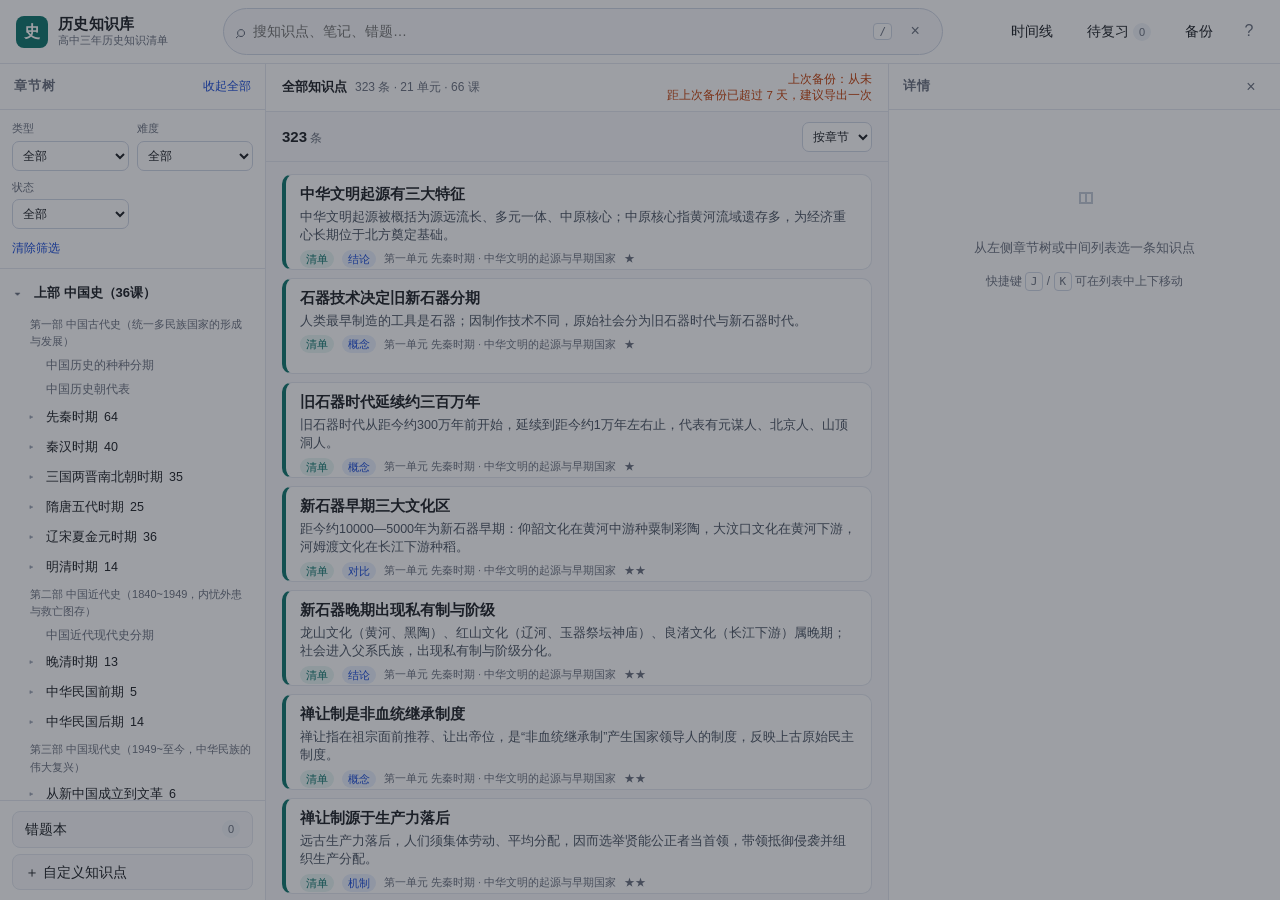
==== index.html @ 033ef6a2 "deploy: 同步 66 课知识库与历史时间线源码" ====
<!DOCTYPE html>
<html lang="zh-CN">
<head>
<meta charset="utf-8">
<meta name="viewport" content="width=device-width, initial-scale=1, viewport-fit=cover">
<title>历史知识库 · 高中三年历史知识清单</title>
<meta name="description" content="离线可用的高中历史知识点速查工具：章节树、全文检索、笔记、错题本与备份。">
<link rel="stylesheet" href="assets/css/app.css?v=20261124e">
</head>
<body>
<a class="skip-link" href="#listViewport">跳到知识列表</a>

<header class="topbar">
  <div class="brand">
    <span class="brand-mark" aria-hidden="true">史</span>
    <div class="brand-text">
      <strong>历史知识库</strong>
      <span id="brandSub">高中三年历史知识清单</span>
    </div>
  </div>

  <div class="searchbox" role="search">
    <span class="search-icon" aria-hidden="true">⌕</span>
    <input id="searchInput" type="search" autocomplete="off" spellcheck="false"
           placeholder="搜知识点、笔记、错题…" aria-label="全局搜索">
    <kbd id="searchKbd">/</kbd>
    <button id="searchClear" class="icon-btn" title="清空搜索" aria-label="清空搜索" hidden>×</button>
  </div>

  <div class="topactions">
    <a id="timelineBtn" class="btn ghost" href="timeline.html" title="历史时间线"><span class="lbl">时间线</span><span class="ico" aria-hidden="true">时</span></a>
    <button id="dueBtn" class="btn ghost" title="今日待复习">
      <span class="lbl">待复习</span> <span id="dueCount" class="count bad">0</span>
    </button>
    <button id="backupBtn" class="btn ghost" title="备份与导出"><span class="lbl">备份</span><span class="ico" aria-hidden="true">⇩</span></button>
    <button id="helpBtn" class="icon-btn" title="快捷键与说明" aria-label="快捷键与说明">?</button>
  </div>
</header>

<div class="layout" id="app">
  <!-- 左：章节树 + 筛选 -->
  <aside class="pane left-pane" id="leftPane" aria-label="章节树与筛选">
    <div class="pane-head">
      <h2>章节树</h2>
      <button id="collapseAll" class="link-btn">收起全部</button>
    </div>

    <div class="filters">
      <label class="field">
        <span>类型</span>
        <select id="filterType">
          <option value="all">全部</option>
          <option>概念</option><option>机制</option><option>结论</option>
          <option>对比</option><option>政策工具</option><option>公式</option>
        </select>
      </label>
      <label class="field">
        <span>难度</span>
        <select id="filterDiff">
          <option value="0">全部</option>
          <option value="1">★ 易</option>
          <option value="2">★★ 中</option>
          <option value="3">★★★ 难</option>
        </select>
      </label>
      <label class="field">
        <span>状态</span>
        <select id="filterStatus">
          <option value="all">全部</option>
          <option value="mastered">已掌握</option>
          <option value="review">待复习</option>
          <option value="none">未标记</option>
        </select>
      </label>
      <button id="filterReset" class="link-btn">清除筛选</button>
    </div>

    <nav id="tree" class="tree" aria-label="书籍章节"></nav>

    <div class="pane-foot">
      <button id="mistakeBtn" class="btn subtle">错题本 <span id="mistakeCount" class="count">0</span></button>
      <button id="customBtn" class="btn subtle">＋ 自定义知识点</button>
    </div>
  </aside>

  <!-- 中：列表 / 检索结果 -->
  <main class="pane center-pane" id="centerPane" aria-label="知识列表">
    <div class="home-strip" id="homeStrip">
      <div class="strip-left">
        <span id="scopeLabel" class="scope-label">全部知识点</span>
        <span id="scopeSub" class="muted"></span>
      </div>
      <div class="strip-right">
        <span id="backupInfo" class="muted"></span>
        <span id="backupWarn" class="warn-line" hidden>距上次备份已超过 7 天，建议导出一次</span>
      </div>
    </div>

    <div class="center-toolbar">
      <div class="result-line">
        <strong id="resultCount">0</strong><span class="muted"> 条</span>
        <span id="searchHint" class="muted"></span>
      </div>
      <div class="toolbar-actions">
        <select id="sortSelect" aria-label="排序">
          <option value="chapter">按章节</option>
          <option value="difficulty">按难度</option>
          <option value="status">按状态</option>
        </select>
        <button id="addMistakeBtn" class="btn small primary" hidden>＋ 录入错题</button>
        <button id="viewToggle" class="btn ghost" data-view="browse" hidden>返回浏览</button>
      </div>
    </div>

    <div id="listViewport" class="list-viewport" tabindex="-1">
      <div id="listCanvas" class="list-canvas"></div>
      <div id="emptyState" class="empty-state" hidden>
        <h3>没有匹配的结果</h3>
        <p class="muted">试试更短的关键词、拼音首字母，或清除筛选。</p>
        <div id="nearestList" class="nearest"></div>
      </div>
    </div>
  </main>

  <!-- 右：详情 -->
  <aside class="pane right-pane" id="rightPane" aria-label="知识点详情">
    <div class="pane-head">
      <h2>详情</h2>
      <button id="closeDetail" class="icon-btn mobile-only" aria-label="关闭详情">×</button>
    </div>
    <div id="detailEmpty" class="detail-empty">
      <div class="empty-glyph" aria-hidden="true">◫</div>
      <p>从左侧章节树或中间列表选一条知识点</p>
      <p class="muted small">快捷键 <kbd>J</kbd> / <kbd>K</kbd> 可在列表中上下移动</p>
    </div>
    <div id="detailBody" class="detail-body" hidden></div>
  </aside>
</div>

<div class="mobile-tabs" role="tablist" aria-label="移动端面板切换">
  <button data-tab="tree" role="tab" aria-selected="false">目录</button>
  <button data-tab="list" role="tab" aria-selected="true">列表</button>
  <button data-tab="detail" role="tab" aria-selected="false">详情</button>
</div>

<div id="drawerScrim" class="scrim" hidden></div>
<div id="toast" class="toast" role="status" aria-live="polite"></div>
<div id="modalRoot" class="modal-root" hidden></div>
<pre id="selftest" hidden></pre>

<script type="module" src="assets/js/app.js?v=20261124e"></script>
</body>
</html>
---- assets/css/app.css ----
/* ============================================================
   历史知识库 · 视觉规范
   底色 #f7f8fa / 卡片 #ffffff / 浮层·选中 #eef2f7
   正文 #1f2328，次要 #6b7280；强调色全站 6 个
   ============================================================ */
:root{
  --bg:#f7f8fa;
  --card:#ffffff;
  --raise:#eef2f7;
  --line:#e2e6ee;
  --line-strong:#cfd6e4;
  --text:#1f2328;
  --muted:#6b7280;
  --primary:#1d4ed8;
  --primary-weak:#e8effc;
  --book:#0f766e;
  --ok:#15803d;
  --ok-weak:#e7f5ec;
  --warn:#c2410c;
  --warn-weak:#fdeee6;
  --bad:#b91c1c;
  --bad-weak:#fbeaea;
  --accent:#6d28d9;
  --accent-weak:#efe9fb;
  --radius:10px;
  --radius-sm:7px;
  --shadow-1:0 1px 2px rgba(16,24,40,.05);
  --header-h:64px;
}

*{box-sizing:border-box}
html,body{height:100%}
body{
  margin:0;
  background:var(--bg);
  color:var(--text);
  font:14px/1.6 -apple-system,BlinkMacSystemFont,"PingFang SC","Hiragino Sans GB","Microsoft YaHei",sans-serif;
  overflow:hidden;
  -webkit-font-smoothing:antialiased;
}
h1,h2,h3,h4{margin:0;font-weight:650}
button,input,select,textarea{font:inherit;color:inherit}
a{color:var(--primary)}
::selection{background:#dbe6fb}

.skip-link{
  position:absolute;left:-999px;top:8px;z-index:50;background:var(--card);
  padding:8px 12px;border-radius:8px;border:2px solid var(--primary);
}
.skip-link:focus{left:8px}

/* ---------- 顶栏 ---------- */
.topbar{
  height:var(--header-h);
  display:flex;align-items:center;gap:18px;
  padding:0 16px;
  background:var(--card);
  border-bottom:1px solid var(--line);
  position:relative;z-index:20;
}
.brand{display:flex;align-items:center;gap:10px;flex:0 0 auto}
.brand-mark{
  width:32px;height:32px;border-radius:8px;
  background:var(--book);color:#fff;
  display:grid;place-items:center;font-weight:700;font-size:16px;
}
.brand-text{display:flex;flex-direction:column;line-height:1.25}
.brand-text strong{font-size:15px;letter-spacing:.02em}
#brandSub{font-size:11px;color:var(--muted)}

.searchbox{
  flex:1 1 auto;max-width:720px;margin:0 auto;
  display:flex;align-items:center;gap:8px;
  background:var(--bg);
  border:1px solid var(--line-strong);
  border-radius:999px;
  padding:6px 12px;
  transition:background .15s, border-color .15s;
}
.searchbox:focus-within{
  background:var(--card);
  border-color:var(--primary);
  box-shadow:0 0 0 3px var(--primary-weak);
}
.search-icon{color:var(--muted);font-size:18px}
#searchInput{
  flex:1;border:0;background:transparent;outline:none;
  padding:5px 0;font-size:14px;min-width:80px;
}
#searchInput::-webkit-search-cancel-button{display:none}
kbd{
  font:11px/1 ui-monospace,SFMono-Regular,Menlo,monospace;
  border:1px solid var(--line-strong);
  border-radius:4px;padding:2px 5px;color:var(--muted);background:var(--card);
}
.topactions{display:flex;align-items:center;gap:8px;flex:0 0 auto}
.topactions .ico{display:none}

/* ---------- 通用控件 ---------- */
.btn{
  color:var(--text);text-decoration:none;
  border:1px solid var(--line-strong);background:var(--card);
  border-radius:8px;padding:6px 12px;cursor:pointer;
  transition:background .12s,color .12s,border-color .12s;
  white-space:nowrap;
}
.btn:hover{background:var(--raise);border-color:#b9c3d6}
.btn.primary{background:var(--primary);border-color:var(--primary);color:#fff}
.btn.primary:hover{background:#1743bd}
.btn.ghost{border-color:transparent;background:transparent}
.btn.ghost:hover{background:var(--raise)}
.btn.subtle{background:var(--bg);border-color:var(--line)}
.btn.danger{color:var(--bad);border-color:#e7b8b8}
.btn.danger:hover{background:var(--bad-weak)}
.btn.small{padding:4px 9px;font-size:12px}
.icon-btn{
  width:30px;height:30px;border-radius:8px;border:1px solid transparent;
  background:transparent;cursor:pointer;font-size:16px;line-height:1;
  display:grid;place-items:center;color:var(--muted);
}
.icon-btn:hover{background:var(--raise);color:var(--text)}
.link-btn{
  border:0;background:none;color:var(--primary);cursor:pointer;
  font-size:12px;padding:2px 0;
}
.link-btn:hover{text-decoration:underline}
.count{
  display:inline-block;min-width:18px;padding:0 5px;border-radius:9px;
  background:var(--raise);color:var(--muted);
  font-size:11px;line-height:18px;text-align:center;font-variant-numeric:tabular-nums;
}
.count.bad{background:var(--bad-weak);color:var(--bad)}
.count.warn{background:var(--warn-weak);color:var(--warn)}
.muted{color:var(--muted)}
.small{font-size:12px}

/* 焦点态：键盘可见 2px 描边 */
:focus-visible{
  outline:2px solid var(--primary);
  outline-offset:2px;
  border-radius:6px;
}

/* ---------- 三栏布局 ---------- */
.layout{
  display:grid;
  grid-template-columns:266px minmax(0,1fr) 392px;
  height:calc(100vh - var(--header-h));
  min-height:0;
}
.pane{min-width:0;min-height:0;display:flex;flex-direction:column;background:var(--bg)}
.left-pane{border-right:1px solid var(--line);background:var(--card)}
.right-pane{border-left:1px solid var(--line);background:var(--card)}
.center-pane{background:var(--bg)}

.pane-head{
  flex:0 0 auto;height:46px;padding:0 14px;
  display:flex;align-items:center;justify-content:space-between;
  border-bottom:1px solid var(--line);
}
.pane-head h2{font-size:13px;letter-spacing:.06em;color:var(--muted);font-weight:600}

/* ---------- 筛选 ---------- */
.filters{
  flex:0 0 auto;padding:10px 12px 8px;
  display:grid;grid-template-columns:1fr 1fr;gap:8px;
  border-bottom:1px solid var(--line);
}
.field{display:flex;flex-direction:column;gap:3px;font-size:11px;color:var(--muted)}
.field select{
  height:30px;border:1px solid var(--line-strong);border-radius:7px;
  background:var(--card);padding:0 6px;font-size:12px;color:var(--text);
}
.field select:focus{border-color:var(--primary)}
.filters .link-btn{grid-column:1 / -1;justify-self:start}

/* ---------- 章节树 ---------- */
.tree{
  flex:1 1 auto;overflow-y:auto;overscroll-behavior:contain;
  -webkit-overflow-scrolling:touch;
  padding:6px 6px 16px;
}
.tree-vol{margin-bottom:6px}
.tree-toggle{
  width:100%;display:flex;align-items:center;gap:6px;
  border:0;background:none;cursor:pointer;text-align:left;
  padding:7px 8px;border-radius:8px;color:var(--text);
}
.tree-toggle:hover{background:var(--raise)}
.tree-toggle .caret{
  display:inline-block;width:14px;color:var(--muted);
  transition:transform .16s;
}
.tree-toggle[aria-expanded="false"] .caret{transform:rotate(-90deg)}
.tree-vol-title{font-weight:650;font-size:13px}
.tree-part{font-size:11px;color:var(--muted);padding:4px 8px 2px 24px}
.tree-unit{
  display:flex;align-items:center;gap:6px;
  padding:5px 8px 5px 22px;border-radius:7px;cursor:pointer;
  font-size:12.5px;color:var(--text);
}
.tree-unit:hover{background:var(--raise)}
.tree-unit.active{background:var(--primary-weak);box-shadow:inset 3px 0 0 var(--primary)}
.tree-lesson{
  display:flex;align-items:flex-start;gap:6px;
  padding:4px 8px 4px 40px;border-radius:7px;cursor:pointer;
  font-size:12px;color:#3d434d;line-height:1.45;
}
.tree-lesson:hover{background:var(--raise)}
.tree-lesson.active{background:var(--primary-weak);box-shadow:inset 3px 0 0 var(--primary)}
.tree-lesson .dot{flex:0 0 auto;width:6px;height:6px;border-radius:50%;margin-top:7px;background:var(--line-strong)}
.tree-lesson .dot.mastered{background:var(--ok)}
.tree-lesson .dot.review{background:var(--warn)}
.tree-lesson .num{color:var(--muted);font-variant-numeric:tabular-nums;flex:0 0 auto}
.tree-lesson .cnt{
  margin-left:auto;flex:0 0 auto;font-size:10.5px;color:var(--muted);
  background:var(--bg);border-radius:8px;padding:0 5px;line-height:16px;
}
.tree-topic{
  padding:3px 8px 3px 40px;font-size:11.5px;color:var(--muted);cursor:pointer;
  border-radius:7px;
}
.tree-topic:hover{background:var(--raise);color:var(--text)}

/* ---------- 左栏底部 ---------- */
.pane-foot{
  flex:0 0 auto;border-top:1px solid var(--line);
  padding:10px 12px;display:flex;flex-direction:column;gap:6px;
}
.pane-foot .btn{justify-content:space-between;display:flex;align-items:center;width:100%}

/* ---------- 中间 ---------- */
.home-strip{
  flex:0 0 auto;padding:8px 16px;
  display:flex;align-items:center;justify-content:space-between;gap:12px;
  background:var(--card);border-bottom:1px solid var(--line);
  font-size:12px;
}
.strip-left{display:flex;align-items:baseline;gap:8px;min-width:0}
.scope-label{font-weight:650;font-size:13px;white-space:nowrap}
.strip-right{text-align:right;line-height:1.35}
.warn-line{display:block;color:var(--warn);font-size:11.5px}

.center-toolbar{
  flex:0 0 auto;height:50px;padding:0 16px;
  display:flex;align-items:center;justify-content:space-between;gap:10px;
  background:var(--bg);
  border-bottom:1px solid var(--line);
}
.result-line{font-size:12px;color:var(--muted);white-space:nowrap;overflow:hidden;text-overflow:ellipsis}
.result-line strong{color:var(--text);font-size:15px}
.toolbar-actions{display:flex;align-items:center;gap:8px}
.toolbar-actions select{
  height:30px;border:1px solid var(--line-strong);border-radius:7px;
  background:var(--card);padding:0 6px;font-size:12px;
}

.list-viewport{
  flex:1 1 auto;min-height:0;overflow-y:auto;overscroll-behavior:contain;
  -webkit-overflow-scrolling:touch;
  padding:12px 16px 24px;
  position:relative;
}
.list-canvas{position:relative;width:100%}
.empty-state{
  padding:56px 24px;text-align:center;
  background:var(--card);border:1px dashed var(--line-strong);border-radius:12px;
}
.empty-state h3{font-size:16px;margin-bottom:6px}

/* 卡片：固定高度，虚拟滚动 */
.k-card{
  position:absolute;left:0;right:0;height:96px;
  background:var(--card);border:1px solid var(--line);
  border-left:4px solid var(--book);
  border-radius:var(--radius);
  padding:10px 14px;
  cursor:pointer;
  transform:translate3d(0,0,0);
  transition:background .12s,border-color .12s;
  will-change:transform;
  overflow:hidden;
}
.k-card:hover{background:#f7f9fc;border-color:var(--line-strong);border-left-color:var(--book)}
.k-card.selected{background:var(--raise);border-color:#b9c8e8;box-shadow:inset 0 0 0 1px #b9c8e8}
.k-card.mastered{border-left-color:var(--ok)}
.k-card.review{border-left-color:var(--warn)}
.k-card .ct{font-size:14.5px;font-weight:650;line-height:1.35;margin-bottom:3px;
  overflow:hidden;display:-webkit-box;-webkit-line-clamp:1;-webkit-box-orient:vertical}
.k-card .cc{font-size:12.5px;color:#4b5563;line-height:1.5;
  overflow:hidden;display:-webkit-box;-webkit-line-clamp:2;-webkit-box-orient:vertical}
.k-card .cm{display:flex;align-items:center;gap:8px;margin-top:5px;font-size:11px;color:var(--muted)}
.k-card .cm .src{overflow:hidden;text-overflow:ellipsis;white-space:nowrap;min-width:0}
.badge{
  display:inline-flex;align-items:center;gap:3px;
  padding:1px 6px;border-radius:999px;font-size:10.5px;line-height:16px;
  background:var(--raise);color:#4b5563;white-space:nowrap;
}
.badge.book{background:#e6f4f2;color:var(--book)}
.badge.type{background:var(--primary-weak);color:var(--primary)}
.badge.ok{background:var(--ok-weak);color:var(--ok)}
.badge.warn{background:var(--warn-weak);color:var(--warn)}
.badge.bad{background:var(--bad-weak);color:var(--bad)}
.badge.custom{background:var(--accent-weak);color:var(--accent)}
.badge.due{background:var(--warn-weak);color:var(--warn);font-weight:600}
mark{background:#ffe58a;color:inherit;border-radius:3px;padding:0 1px}

.nearest-title{font-size:12px;color:var(--muted);margin:16px 0 8px;font-weight:600}
.nearest{display:flex;flex-direction:column;gap:6px;max-width:720px;margin:0 auto}
.nearest-item{
  display:flex;flex-direction:column;gap:2px;text-align:left;
  border:1px solid var(--line);background:var(--card);border-radius:8px;
  padding:8px 10px;cursor:pointer;font-size:12.5px;
}
.nearest-item:hover{background:var(--raise)}
.empty-actions{display:flex;gap:8px;justify-content:center;margin-top:12px}

/* ---------- 详情 ---------- */
.detail-empty{
  padding:64px 24px;text-align:center;color:var(--muted);font-size:13px;
}
.empty-glyph{font-size:32px;color:#c3cad6;margin-bottom:10px}
.detail-body{
  flex:1 1 auto;overflow-y:auto;overscroll-behavior:contain;
  -webkit-overflow-scrolling:touch;
  padding:16px 18px 40px;
}
.detail-title{font-size:18px;line-height:1.4;margin-bottom:8px}
.detail-badges{display:flex;flex-wrap:wrap;gap:6px;margin-bottom:12px}
.detail-section{margin-top:16px}
.detail-section h3{
  font-size:11px;letter-spacing:.08em;color:var(--muted);
  font-weight:600;margin-bottom:6px;
}
.detail-content{font-size:13.5px;line-height:1.75}
.quote{
  background:var(--bg);border-left:3px solid var(--book);
  border-radius:0 8px 8px 0;padding:10px 12px;
  font-size:13px;line-height:1.75;color:#333940;
}
.quote .quote-src{display:block;margin-top:6px;font-size:11.5px;color:var(--muted)}
.kw-row{display:flex;flex-wrap:wrap;gap:6px}
.kw{background:var(--raise);border-radius:999px;padding:2px 8px;font-size:11.5px;color:#3d434d}
.commonq{
  background:var(--primary-weak);border-radius:8px;padding:9px 11px;
  font-size:12.5px;line-height:1.65;color:#123c8f;
}
.note-box{margin-top:8px}
.note-box textarea{
  width:100%;min-height:110px;resize:vertical;
  border:1px solid var(--line-strong);border-radius:8px;
  background:var(--bg);padding:9px 10px;font-size:12.5px;line-height:1.7;
}
.note-box textarea:focus{background:var(--card);border-color:var(--primary);outline:none}
.note-actions{display:flex;align-items:center;justify-content:space-between;margin-top:6px}
.detail-actions{display:flex;flex-wrap:wrap;gap:8px;margin-top:18px}
.detail-source{
  display:flex;align-items:center;justify-content:space-between;gap:8px;
  background:var(--bg);border:1px solid var(--line);border-radius:8px;
  padding:8px 10px;font-size:12px;color:var(--muted);
}
.hint{font-size:11.5px;color:var(--muted)}

/* ---------- 模态 ---------- */
.modal-root{
  position:fixed;inset:0;z-index:60;
  background:rgba(22,28,38,.42);
  display:flex;align-items:center;justify-content:center;
  padding:20px;
}
.modal{
  width:min(680px,100%);max-height:calc(100vh - 48px);
  background:var(--card);border-radius:14px;
  display:flex;flex-direction:column;overflow:hidden;
  animation:pop .18s ease-out;
}
@keyframes pop{from{opacity:0;transform:translate3d(0,10px,0) scale(.99)}to{opacity:1;transform:none}}
.modal-head{
  padding:14px 18px;border-bottom:1px solid var(--line);
  display:flex;align-items:center;justify-content:space-between;gap:12px;
}
.modal-head h3{font-size:16px}
.modal-body{padding:16px 18px;overflow-y:auto;overscroll-behavior:contain}
.modal-foot{
  padding:12px 18px;border-top:1px solid var(--line);
  display:flex;justify-content:flex-end;gap:8px;
}
.form-grid{display:grid;grid-template-columns:1fr 1fr;gap:12px}
.form-grid .full{grid-column:1 / -1}
.form-field{display:flex;flex-direction:column;gap:4px;font-size:12px;color:var(--muted)}
.form-field input,.form-field select,.form-field textarea{
  border:1px solid var(--line-strong);border-radius:8px;
  padding:8px 10px;font-size:13px;background:var(--card);color:var(--text);
}
.form-field textarea{min-height:84px;resize:vertical;line-height:1.6}
.form-field input:focus,.form-field select:focus,.form-field textarea:focus{
  border-color:var(--primary);outline:none;box-shadow:0 0 0 3px var(--primary-weak);
}
.counter{font-size:11px;color:var(--muted);text-align:right}
.counter.over{color:var(--bad)}
.seg{display:flex;gap:6px;flex-wrap:wrap}
.seg button{
  border:1px solid var(--line-strong);background:var(--card);border-radius:999px;
  padding:3px 10px;font-size:12px;cursor:pointer;color:var(--muted);
}
.seg button[aria-pressed="true"]{background:var(--primary);border-color:var(--primary);color:#fff}
.list-mini{display:flex;flex-direction:column;gap:6px}
.list-mini .row{
  display:flex;align-items:center;justify-content:space-between;gap:10px;
  padding:8px 10px;border:1px solid var(--line);border-radius:8px;background:var(--bg);
  font-size:12.5px;
}
.snap-meta{color:var(--muted);font-size:11.5px}
.danger-note{
  background:var(--bad-weak);border:1px solid #efcaca;color:#7f1d1d;
  border-radius:8px;padding:9px 11px;font-size:12px;line-height:1.6;
}
.info-note{
  background:var(--primary-weak);border:1px solid #c9daf8;color:#16357a;
  border-radius:8px;padding:9px 11px;font-size:12px;line-height:1.6;
}
.pdf-wrap{display:flex;flex-direction:column;gap:10px}
.pdf-toolbar{display:flex;align-items:center;gap:8px;font-size:12px;color:var(--muted)}
.pdf-canvas-wrap{
  background:var(--raise);border-radius:8px;padding:8px;
  display:flex;justify-content:center;min-height:300px;align-items:center;
  overflow:auto;max-height:60vh;
}
.pdf-canvas-wrap canvas{max-width:100%;height:auto;background:#fff;border-radius:4px}
.shortcut-table{width:100%;border-collapse:collapse;font-size:12.5px}
.shortcut-table td{padding:7px 4px;border-bottom:1px solid var(--line)}
.shortcut-table td:last-child{text-align:right;color:var(--muted)}

/* ---------- 移动端 ---------- */
.mobile-tabs{display:none}
.scrim{position:fixed;inset:0;background:rgba(20,26,36,.36);z-index:30}
.toast{
  position:fixed;left:50%;bottom:28px;transform:translate3d(-50%,16px,0);
  background:#1f2328;color:#fff;padding:9px 14px;border-radius:10px;
  font-size:12.5px;opacity:0;pointer-events:none;transition:opacity .18s,transform .18s;
  z-index:80;max-width:88vw;
}
.toast.show{opacity:1;transform:translate3d(-50%,0,0)}

@media (max-width:1240px){
  .layout{grid-template-columns:238px minmax(0,1fr) 340px}
}
@media (max-width:980px){
  body{overflow:hidden}
  .layout{display:block;position:relative}
  .center-pane{height:100%}
  .left-pane{
    position:fixed;top:var(--header-h);left:0;bottom:0;width:min(320px,86vw);
    z-index:40;transform:translate3d(-102%,0,0);transition:transform .22s ease;
    border-right:1px solid var(--line-strong);
  }
  .left-pane.open{transform:none}
  .right-pane{
    position:fixed;left:0;right:0;bottom:0;height:min(66vh,560px);
    z-index:40;border-left:0;border-top:1px solid var(--line-strong);
    border-radius:14px 14px 0 0;
    transform:translate3d(0,102%,0);transition:transform .22s ease;
  }
  .right-pane.open{transform:none}
  .mobile-tabs{
    display:flex;position:fixed;left:50%;bottom:calc(14px + env(safe-area-inset-bottom));
    transform:translate3d(-50%,0,0);z-index:45;
    background:var(--card);border:1px solid var(--line-strong);border-radius:999px;
    padding:4px;gap:2px;box-shadow:var(--shadow-1);
  }
  .mobile-tabs{width:min(92vw,360px);justify-content:center}
  .mobile-tabs button{
    border:0;background:none;padding:7px 14px;border-radius:999px;font-size:13px;color:var(--muted);
    white-space:nowrap;flex:1 1 0;min-width:0;
  }
  .mobile-tabs button.active{background:var(--primary);color:#fff}
  .searchbox{max-width:none}
  #searchKbd{display:none}
  .brand-text{display:none}
  .list-viewport{padding-bottom:88px}
}
@media (max-width:560px){
  .topbar{gap:5px;padding:0 8px}
  .brand-mark{width:28px;height:28px;font-size:14px;border-radius:7px}
  .searchbox{padding:5px 9px;min-width:0}
  #searchInput{min-width:0;font-size:13px}
  .topactions{gap:4px}
  .topactions .lbl{display:none}
  .topactions .ico{display:inline}
  .topactions .btn{padding:6px 7px;font-size:12px}
  .home-strip{flex-direction:column;align-items:flex-start;gap:2px}
  .strip-right{text-align:left}
  .form-grid{grid-template-columns:1fr}
}
@media (prefers-reduced-motion:reduce){
  *{animation-duration:.001ms!important;transition-duration:.001ms!important}
}
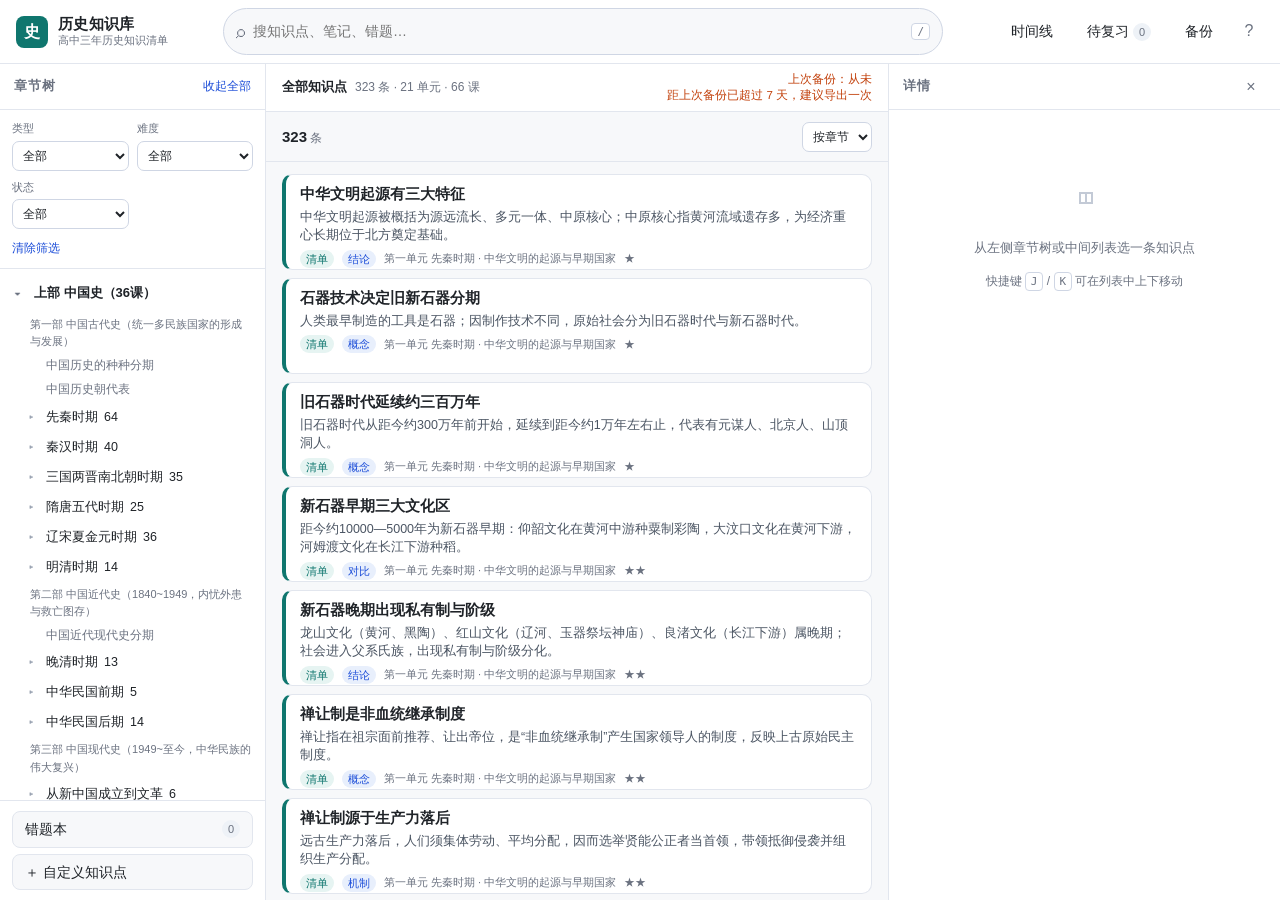
==== commit f93c9008: "fix: 修复隐藏遮罩层拦截点击的问题" ====
--- a/index.html
+++ b/index.html
@@ -6,6 +6,7 @@
 <title>历史知识库 · 高中三年历史知识清单</title>
 <meta name="description" content="离线可用的高中历史知识点速查工具：章节树、全文检索、笔记、错题本与备份。">
 <link rel="stylesheet" href="assets/css/app.css?v=20261124e">
+<link rel="stylesheet" href="assets/css/hidden-fix.css?v=20261124a">
 </head>
 <body>
 <a class="skip-link" href="#listViewport">跳到知识列表</a>
@@ -38,13 +39,11 @@
 </header>
 
 <div class="layout" id="app">
-  <!-- 左：章节树 + 筛选 -->
   <aside class="pane left-pane" id="leftPane" aria-label="章节树与筛选">
     <div class="pane-head">
       <h2>章节树</h2>
       <button id="collapseAll" class="link-btn">收起全部</button>
     </div>
-
     <div class="filters">
       <label class="field">
         <span>类型</span>
@@ -74,16 +73,13 @@
       </label>
       <button id="filterReset" class="link-btn">清除筛选</button>
     </div>
-
     <nav id="tree" class="tree" aria-label="书籍章节"></nav>
-
     <div class="pane-foot">
       <button id="mistakeBtn" class="btn subtle">错题本 <span id="mistakeCount" class="count">0</span></button>
       <button id="customBtn" class="btn subtle">＋ 自定义知识点</button>
     </div>
   </aside>
 
-  <!-- 中：列表 / 检索结果 -->
   <main class="pane center-pane" id="centerPane" aria-label="知识列表">
     <div class="home-strip" id="homeStrip">
       <div class="strip-left">
@@ -95,7 +91,6 @@
         <span id="backupWarn" class="warn-line" hidden>距上次备份已超过 7 天，建议导出一次</span>
       </div>
     </div>
-
     <div class="center-toolbar">
       <div class="result-line">
         <strong id="resultCount">0</strong><span class="muted"> 条</span>
@@ -111,7 +106,6 @@
         <button id="viewToggle" class="btn ghost" data-view="browse" hidden>返回浏览</button>
       </div>
     </div>
-
     <div id="listViewport" class="list-viewport" tabindex="-1">
       <div id="listCanvas" class="list-canvas"></div>
       <div id="emptyState" class="empty-state" hidden>
@@ -122,7 +116,6 @@
     </div>
   </main>
 
-  <!-- 右：详情 -->
   <aside class="pane right-pane" id="rightPane" aria-label="知识点详情">
     <div class="pane-head">
       <h2>详情</h2>
--- a/assets/css/hidden-fix.css
+++ b/assets/css/hidden-fix.css
@@ -0,0 +1 @@
+[hidden]{display:none!important}
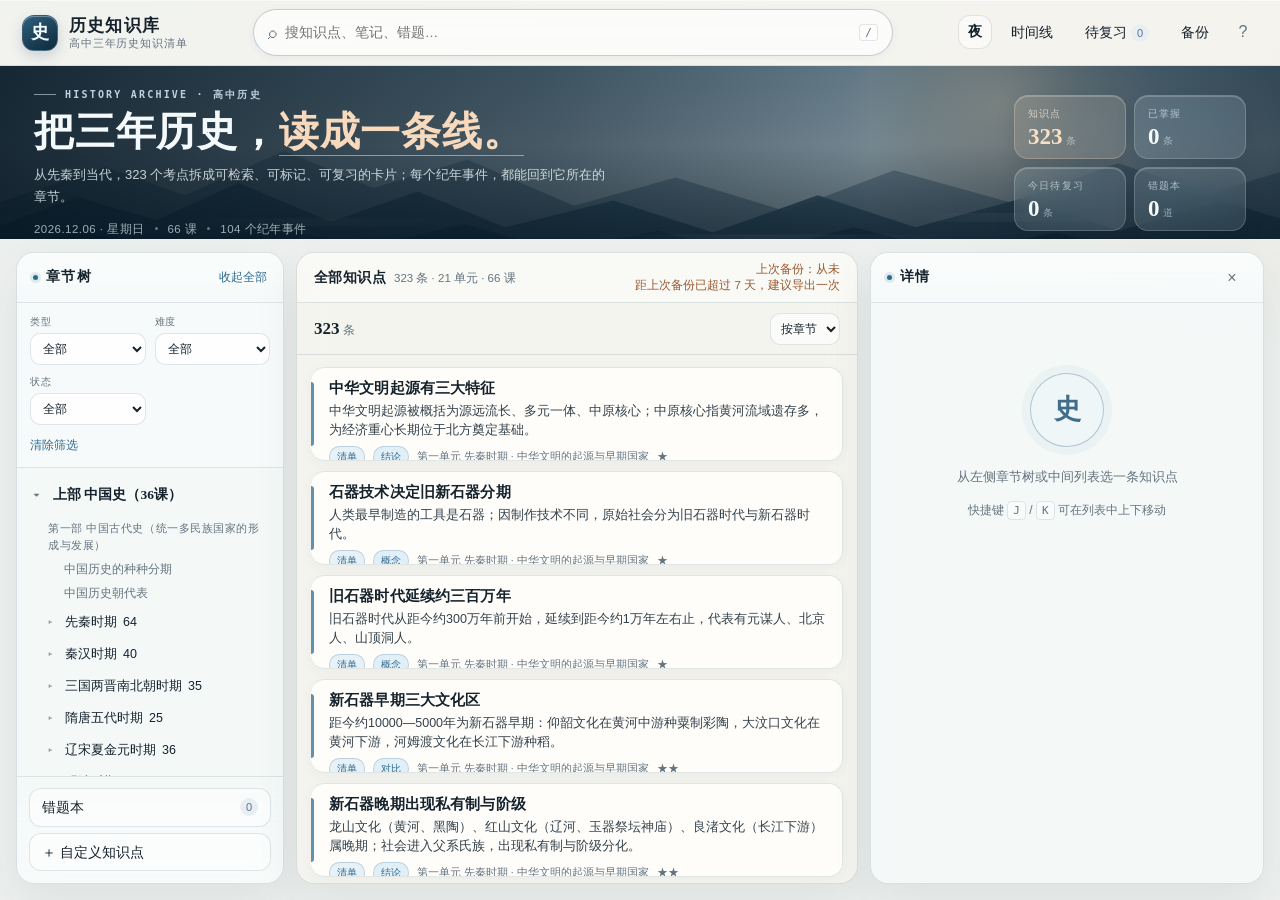
==== commit cf67dc03: "deploy: visual refresh 2026-11-24" ====
--- a/index.html
+++ b/index.html
@@ -4,9 +4,12 @@
 <meta charset="utf-8">
 <meta name="viewport" content="width=device-width, initial-scale=1, viewport-fit=cover">
 <title>历史知识库 · 高中三年历史知识清单</title>
-<meta name="description" content="离线可用的高中历史知识点速查工具：章节树、全文检索、笔记、错题本与备份。">
-<link rel="stylesheet" href="assets/css/app.css?v=20261124e">
+<meta name="description" content="离线可用的高中历史知识点速查工具：章节树、全文检索、笔记、错题本、时间线与备份。">
+<script>(function(){try{var t=localStorage.getItem("hs.theme");if(!t){t=matchMedia("(prefers-color-scheme: dark)").matches?"dark":"light"}document.documentElement.dataset.theme=t}catch(e){}})();</script>
+<link rel="stylesheet" href="assets/css/app.css?v=20261124f">
+<link rel="stylesheet" href="assets/css/editorial.css?v=20261124a">
 <link rel="stylesheet" href="assets/css/hidden-fix.css?v=20261124a">
+<link rel="icon" href="data:image/svg+xml,%3Csvg xmlns='http://www.w3.org/2000/svg' viewBox='0 0 64 64'%3E%3Crect width='64' height='64' rx='14' fill='%2317394f'/%3E%3Ctext x='32' y='46' text-anchor='middle' font-family='serif' font-size='38' fill='%23f4fbfe'%3E%E5%8F%B2%3C/text%3E%3C/svg%3E">
 </head>
 <body>
 <a class="skip-link" href="#listViewport">跳到知识列表</a>
@@ -29,21 +32,97 @@
   </div>
 
   <div class="topactions">
+    <button id="themeToggle" class="theme-btn" title="切换明暗主题" aria-label="切换明暗主题">◐</button>
     <a id="timelineBtn" class="btn ghost" href="timeline.html" title="历史时间线"><span class="lbl">时间线</span><span class="ico" aria-hidden="true">时</span></a>
     <button id="dueBtn" class="btn ghost" title="今日待复习">
-      <span class="lbl">待复习</span> <span id="dueCount" class="count bad">0</span>
+      <span class="lbl">待复习</span> <span id="dueCount" class="count bad">0</span><span class="ico" aria-hidden="true">待</span>
     </button>
     <button id="backupBtn" class="btn ghost" title="备份与导出"><span class="lbl">备份</span><span class="ico" aria-hidden="true">⇩</span></button>
     <button id="helpBtn" class="icon-btn" title="快捷键与说明" aria-label="快捷键与说明">?</button>
   </div>
 </header>
 
+<section class="hero" aria-label="学习概览">
+  <svg class="hero-scape" viewBox="0 0 1440 260" preserveAspectRatio="xMidYMid slice" aria-hidden="true">
+    <defs>
+      <linearGradient id="sky" x1="0" y1="0" x2="0" y2="1">
+        <stop offset="0" stop-color="#91b6c8"/>
+        <stop offset=".56" stop-color="#c6dae2"/>
+        <stop offset="1" stop-color="#eef2ee"/>
+      </linearGradient>
+      <linearGradient id="far" x1="0" y1="0" x2="0" y2="1">
+        <stop offset="0" stop-color="#7896a6"/><stop offset="1" stop-color="#557788"/>
+      </linearGradient>
+      <linearGradient id="mid" x1="0" y1="0" x2="0" y2="1">
+        <stop offset="0" stop-color="#486c7e"/><stop offset="1" stop-color="#2b4d60"/>
+      </linearGradient>
+      <linearGradient id="near" x1="0" y1="0" x2="0" y2="1">
+        <stop offset="0" stop-color="#274a5d"/><stop offset="1" stop-color="#132f40"/>
+      </linearGradient>
+      <radialGradient id="sun" cx=".5" cy=".5" r=".5">
+        <stop offset="0" stop-color="#fff5dd" stop-opacity=".85"/>
+        <stop offset=".55" stop-color="#f2ddc2" stop-opacity=".28"/>
+        <stop offset="1" stop-color="#f2ddc2" stop-opacity="0"/>
+      </radialGradient>
+      <linearGradient id="mist" x1="0" y1="0" x2="1" y2="0">
+        <stop offset="0" stop-color="#e8f0f1" stop-opacity="0"/>
+        <stop offset=".45" stop-color="#e8f0f1" stop-opacity=".42"/>
+        <stop offset="1" stop-color="#e8f0f1" stop-opacity="0"/>
+      </linearGradient>
+    </defs>
+    <rect width="1440" height="260" fill="url(#sky)"/>
+    <circle cx="1128" cy="78" r="180" fill="url(#sun)"/>
+    <path d="M0 186 L118 146 L208 178 L320 128 L420 170 L526 138 L646 190 L760 158 L884 196 L1006 150 L1136 186 L1258 142 L1360 176 L1440 152 L1440 260 L0 260 Z" fill="url(#far)" opacity=".7"/>
+    <path d="M0 212 L86 180 L176 206 L268 164 L372 208 L470 174 L568 214 L690 184 L802 220 L920 178 L1030 214 L1148 182 L1260 218 L1372 184 L1440 204 L1440 260 L0 260 Z" fill="url(#mid)" opacity=".9"/>
+    <path d="M0 238 L96 220 L198 240 L306 212 L410 238 L522 210 L626 240 L740 218 L842 246 L960 214 L1072 242 L1188 220 L1300 246 L1402 226 L1440 236 L1440 260 L0 260 Z" fill="url(#near)"/>
+    <g opacity=".6">
+      <rect x="180" y="204" width="360" height="9" rx="4.5" fill="url(#mist)"/>
+      <rect x="640" y="222" width="440" height="7" rx="3.5" fill="url(#mist)"/>
+      <rect x="1020" y="198" width="300" height="10" rx="5" fill="url(#mist)"/>
+    </g>
+  </svg>
+  <div class="hero-inner">
+    <div class="hero-copy">
+      <p class="hero-eyebrow">HISTORY ARCHIVE · 高中历史</p>
+      <h1>把三年历史，<em>读成一条线。</em></h1>
+      <p class="hero-lede">从先秦到当代，323 个考点拆成可检索、可标记、可复习的卡片；每个纪年事件，都能回到它所在的章节。</p>
+      <div class="hero-meta">
+        <span id="heroDate">2026.11.24 · 星期二</span>
+        <span class="dot" aria-hidden="true"></span>
+        <span>66 课</span>
+        <span class="dot" aria-hidden="true"></span>
+        <span>104 个纪年事件</span>
+      </div>
+    </div>
+    <div class="hero-metrics" aria-label="学习数据">
+      <div class="metric accent">
+        <span class="metric-label">知识点</span>
+        <div class="metric-value"><strong id="heroTotal">323</strong><small>条</small></div>
+      </div>
+      <div class="metric">
+        <span class="metric-label">已掌握</span>
+        <div class="metric-value"><strong id="heroMastered">0</strong><small>条</small></div>
+      </div>
+      <div class="metric">
+        <span class="metric-label">今日待复习</span>
+        <div class="metric-value"><strong id="heroDue">0</strong><small>条</small></div>
+      </div>
+      <div class="metric">
+        <span class="metric-label">错题本</span>
+        <div class="metric-value"><strong id="heroMistakes">0</strong><small>道</small></div>
+      </div>
+    </div>
+  </div>
+</section>
+
 <div class="layout" id="app">
+  <!-- 左：章节树 + 筛选 -->
   <aside class="pane left-pane" id="leftPane" aria-label="章节树与筛选">
     <div class="pane-head">
       <h2>章节树</h2>
       <button id="collapseAll" class="link-btn">收起全部</button>
     </div>
+
     <div class="filters">
       <label class="field">
         <span>类型</span>
@@ -73,13 +152,16 @@
       </label>
       <button id="filterReset" class="link-btn">清除筛选</button>
     </div>
+
     <nav id="tree" class="tree" aria-label="书籍章节"></nav>
+
     <div class="pane-foot">
       <button id="mistakeBtn" class="btn subtle">错题本 <span id="mistakeCount" class="count">0</span></button>
       <button id="customBtn" class="btn subtle">＋ 自定义知识点</button>
     </div>
   </aside>
 
+  <!-- 中：列表 / 检索结果 -->
   <main class="pane center-pane" id="centerPane" aria-label="知识列表">
     <div class="home-strip" id="homeStrip">
       <div class="strip-left">
@@ -91,6 +173,7 @@
         <span id="backupWarn" class="warn-line" hidden>距上次备份已超过 7 天，建议导出一次</span>
       </div>
     </div>
+
     <div class="center-toolbar">
       <div class="result-line">
         <strong id="resultCount">0</strong><span class="muted"> 条</span>
@@ -106,6 +189,7 @@
         <button id="viewToggle" class="btn ghost" data-view="browse" hidden>返回浏览</button>
       </div>
     </div>
+
     <div id="listViewport" class="list-viewport" tabindex="-1">
       <div id="listCanvas" class="list-canvas"></div>
       <div id="emptyState" class="empty-state" hidden>
@@ -116,13 +200,14 @@
     </div>
   </main>
 
+  <!-- 右：详情 -->
   <aside class="pane right-pane" id="rightPane" aria-label="知识点详情">
     <div class="pane-head">
       <h2>详情</h2>
       <button id="closeDetail" class="icon-btn mobile-only" aria-label="关闭详情">×</button>
     </div>
     <div id="detailEmpty" class="detail-empty">
-      <div class="empty-glyph" aria-hidden="true">◫</div>
+      <div class="empty-glyph" aria-hidden="true">史</div>
       <p>从左侧章节树或中间列表选一条知识点</p>
       <p class="muted small">快捷键 <kbd>J</kbd> / <kbd>K</kbd> 可在列表中上下移动</p>
     </div>
@@ -141,6 +226,7 @@
 <div id="modalRoot" class="modal-root" hidden></div>
 <pre id="selftest" hidden></pre>
 
-<script type="module" src="assets/js/app.js?v=20261124e"></script>
+<script src="assets/js/chrome.js?v=20261124a" defer></script>
+<script type="module" src="assets/js/app.js?v=20261124f"></script>
 </body>
 </html>
--- a/assets/css/editorial.css
+++ b/assets/css/editorial.css
@@ -0,0 +1,498 @@
+/* ============================================================
+   历史知识库 · 编辑感玻璃主题
+   在一层：氛围山景 + 宋体标题 + 蓝灰玻璃 + 暖纸阅读面
+   保留 app.css 的功能布局，只重新定义材质、层级与密度。
+   ============================================================ */
+:root{
+  --bg:#edf0ee;
+  --paper:#f7f5f0;
+  --card:#fffefb;
+  --raise:#e8eff4;
+  --line:rgba(44,78,103,.14);
+  --line-strong:rgba(44,78,103,.27);
+  --text:#15222c;
+  --muted:#64737e;
+  --primary:#2f6b8f;
+  --primary-weak:#e1eff8;
+  --book:#2f6b8f;
+  --ok:#22664d;
+  --ok-weak:#e2f1e9;
+  --warn:#9b582f;
+  --warn-weak:#f8ece2;
+  --bad:#98363d;
+  --bad-weak:#f8e7e8;
+  --accent:#665987;
+  --accent-weak:#eeeafa;
+  --radius:16px;
+  --radius-sm:10px;
+  --header-h:66px;
+  --hero-h:174px;
+  --shadow-1:0 1px 2px rgba(19,42,58,.04);
+  --shadow-pane:0 18px 44px rgba(24,50,68,.075);
+  --shadow-card:0 8px 24px rgba(24,50,68,.06);
+  --glass:rgba(246,250,251,.82);
+  --glass-strong:rgba(255,255,255,.88);
+  --serif:"Songti SC","Noto Serif SC","Source Han Serif SC",STSong,SimSun,serif;
+  --sans:-apple-system,BlinkMacSystemFont,"PingFang SC","Hiragino Sans GB","Microsoft YaHei UI",sans-serif;
+}
+
+[data-theme="dark"]{
+  color-scheme:dark;
+  --bg:#07141f;
+  --paper:#0b1d2b;
+  --card:#102636;
+  --raise:#173246;
+  --line:rgba(134,193,223,.15);
+  --line-strong:rgba(134,193,223,.3);
+  --text:#e9f2f7;
+  --muted:#a0b5c2;
+  --primary:#83c9ed;
+  --primary-weak:#15384d;
+  --book:#83c9ed;
+  --ok:#9cd8bd;
+  --ok-weak:#143829;
+  --warn:#e7b189;
+  --warn-weak:#3a271a;
+  --bad:#ffb6bc;
+  --bad-weak:#3b2025;
+  --accent:#c4b5ea;
+  --accent-weak:#28233c;
+  --shadow-1:0 1px 2px rgba(0,0,0,.2);
+  --shadow-pane:0 24px 54px rgba(0,4,9,.34);
+  --shadow-card:0 12px 28px rgba(0,4,9,.22);
+  --glass:rgba(10,28,42,.8);
+  --glass-strong:rgba(15,37,53,.9);
+}
+
+html{color-scheme:light}
+[data-theme="dark"]{color-scheme:dark}
+
+body{
+  background:
+    radial-gradient(1200px 620px at 8% -12%, rgba(207,225,233,.6), transparent 62%),
+    radial-gradient(900px 520px at 104% 8%, rgba(233,224,207,.5), transparent 55%),
+    var(--bg);
+  color:var(--text);
+  font-family:var(--sans);
+  transition:background-color .35s ease,color .35s ease;
+}
+
+/* ---------- 顶栏：一层薄玻璃 ---------- */
+.topbar{
+  height:var(--header-h);
+  padding:0 22px;
+  gap:20px;
+  background:color-mix(in srgb, var(--paper) 78%, transparent);
+  border-bottom:1px solid var(--line);
+  box-shadow:inset 0 1px 0 rgba(255,255,255,.55);
+  -webkit-backdrop-filter:blur(22px) saturate(1.25);
+  backdrop-filter:blur(22px) saturate(1.25);
+  z-index:25;
+}
+.brand{gap:11px}
+.brand-mark{
+  width:36px;height:36px;border-radius:12px;
+  background:linear-gradient(148deg,#2e607e 0%,#17394f 70%,#102a3a 100%);
+  color:#f4fbfe;font-family:var(--serif);font-size:18px;
+  box-shadow:inset 0 1px 0 rgba(255,255,255,.32),0 5px 14px rgba(18,50,70,.18);
+  border:1px solid rgba(255,255,255,.16);
+}
+.brand-text strong{
+  font-family:var(--serif);font-size:17px;font-weight:700;letter-spacing:.07em;
+}
+#brandSub{font-size:10.5px;letter-spacing:.08em;color:var(--muted)}
+
+.searchbox{
+  max-width:640px;
+  background:rgba(255,255,255,.62);
+  border:1px solid var(--line-strong);
+  border-radius:999px;
+  padding:7px 14px;
+  box-shadow:inset 0 1px 0 rgba(255,255,255,.9),0 2px 8px rgba(21,48,66,.05);
+  -webkit-backdrop-filter:blur(14px);
+  backdrop-filter:blur(14px);
+}
+[data-theme="dark"] .searchbox{background:rgba(13,34,49,.72);box-shadow:inset 0 1px 0 rgba(255,255,255,.06)}
+.searchbox:focus-within{
+  background:var(--glass-strong);
+  border-color:var(--primary);
+  box-shadow:0 0 0 3px color-mix(in srgb,var(--primary) 16%,transparent),inset 0 1px 0 #fff;
+}
+#searchInput{font-size:13.5px}
+.search-icon{font-size:17px}
+kbd{background:rgba(255,255,255,.6);border-color:var(--line);color:var(--muted)}
+[data-theme="dark"] kbd{background:rgba(255,255,255,.06)}
+
+.topactions{gap:6px}
+.theme-btn{
+  width:34px;height:34px;border-radius:12px;
+  border:1px solid var(--line);background:rgba(255,255,255,.5);
+  color:var(--text);font-size:14px;font-family:var(--serif);font-weight:700;
+  transition:background .16s,border-color .16s,transform .16s;
+}
+.theme-btn:hover{background:var(--primary-weak);border-color:var(--line-strong);transform:translateY(-1px)}
+[data-theme="dark"] .theme-btn{background:rgba(255,255,255,.05)}
+.btn{
+  border-radius:12px;border-color:var(--line);
+  background:rgba(255,255,255,.45);
+  padding:7px 12px;
+  transition:background .16s,border-color .16s,color .16s,transform .16s;
+}
+.btn:hover{background:var(--primary-weak);border-color:var(--line-strong);transform:translateY(-1px)}
+.btn.ghost{border-color:transparent;background:transparent}
+.btn.ghost:hover{background:rgba(255,255,255,.55)}
+[data-theme="dark"] .btn{background:rgba(255,255,255,.04)}
+[data-theme="dark"] .btn.ghost{background:transparent}
+.icon-btn{border-radius:10px}
+:focus-visible{outline-color:var(--primary);outline-offset:3px}
+
+/* ---------- Hero：山景与数据层 ---------- */
+.hero{
+  position:relative;
+  height:var(--hero-h);
+  overflow:hidden;
+  color:#f4f9fb;
+  isolation:isolate;
+  border-bottom:1px solid rgba(255,255,255,.1);
+}
+.hero-scape{
+  position:absolute;inset:0;width:100%;height:100%;
+  z-index:-2;
+  filter:saturate(.86);
+}
+.hero::after{
+  content:"";position:absolute;inset:0;z-index:-1;pointer-events:none;
+  background:
+    linear-gradient(90deg,rgba(6,23,35,.9) 0%,rgba(8,27,40,.66) 43%,rgba(8,27,40,.42) 68%,rgba(8,27,40,.72) 100%),
+    linear-gradient(0deg,rgba(5,20,31,.5) 0%,transparent 54%);
+}
+[data-theme="dark"] .hero-scape{filter:brightness(.68) saturate(.8)}
+[data-theme="dark"] .hero::after{
+  background:
+    linear-gradient(90deg,rgba(3,14,23,.94) 0%,rgba(4,18,29,.76) 46%,rgba(4,18,29,.5) 70%,rgba(4,18,29,.85) 100%),
+    linear-gradient(0deg,rgba(2,11,18,.62) 0%,transparent 55%);
+}
+.hero-inner{
+  height:100%;max-width:1500px;margin:0 auto;
+  padding:22px 34px 20px;
+  display:grid;grid-template-columns:minmax(0,1fr) auto;
+  align-items:center;gap:32px;
+}
+.hero-copy{min-width:0;max-width:720px}
+.hero-eyebrow{
+  display:flex;align-items:center;gap:9px;
+  margin:0 0 8px;
+  font:600 10px/1.3 ui-monospace,SFMono-Regular,Menlo,monospace;
+  letter-spacing:.22em;color:#bcd3df;text-transform:uppercase;
+}
+.hero-eyebrow::before{
+  content:"";width:22px;height:1px;background:rgba(220,239,247,.55);
+}
+.hero h1{
+  margin:0;font-family:var(--serif);font-weight:700;
+  font-size:clamp(27px,3.1vw,40px);line-height:1.16;letter-spacing:.02em;
+  text-wrap:balance;
+  text-shadow:none;
+}
+.hero h1 em{
+  font-style:normal;
+  color:#f7d9bd;
+  border-bottom:1px solid rgba(247,217,189,.55);
+  padding-bottom:1px;
+}
+.hero-lede{
+  margin:9px 0 0;max-width:610px;
+  font-size:13px;line-height:1.72;color:rgba(235,245,249,.82);
+  text-wrap:pretty;
+}
+.hero-meta{
+  display:flex;align-items:center;gap:10px;flex-wrap:wrap;
+  margin-top:11px;font-size:11.5px;color:rgba(228,241,246,.68);
+  letter-spacing:.04em;
+}
+.hero-meta .dot{width:3px;height:3px;border-radius:50%;background:rgba(228,241,246,.42)}
+.hero-metrics{
+  display:grid;grid-template-columns:repeat(2,minmax(112px,1fr));
+  gap:8px;flex:none;
+}
+.metric{
+  min-width:112px;padding:10px 13px 9px;
+  border-radius:14px;
+  background:rgba(240,249,252,.12);
+  border:1px solid rgba(227,243,249,.2);
+  box-shadow:inset 0 1px 0 rgba(255,255,255,.22),0 8px 20px rgba(3,17,27,.1);
+  -webkit-backdrop-filter:blur(16px) saturate(1.2);
+  backdrop-filter:blur(16px) saturate(1.2);
+}
+.metric-label{display:block;font-size:10px;letter-spacing:.12em;color:rgba(226,241,247,.66)}
+.metric-value{display:flex;align-items:baseline;gap:3px;margin-top:2px}
+.metric-value strong{
+  font-family:var(--serif);font-size:23px;line-height:1.1;
+  font-variant-numeric:tabular-nums;color:#f8fbfc;
+}
+.metric-value small{font-size:10px;color:rgba(226,241,247,.55)}
+.metric.accent{background:rgba(247,217,189,.14);border-color:rgba(247,217,189,.28)}
+.metric.accent .metric-label{color:rgba(250,233,216,.75)}
+.metric.accent .metric-value strong{color:#f9dfc5}
+
+/* ---------- 三栏：悬浮工作台 ---------- */
+.layout{
+  height:calc(100vh - var(--header-h) - var(--hero-h));
+  grid-template-columns:268px minmax(0,1fr) 394px;
+  gap:12px;
+  padding:12px 16px 16px;
+  background:transparent;
+}
+.pane{
+  background:var(--glass);
+  border:1px solid var(--line);
+  border-radius:18px;
+  box-shadow:var(--shadow-pane),inset 0 1px 0 rgba(255,255,255,.55);
+  -webkit-backdrop-filter:blur(18px) saturate(1.1);
+  backdrop-filter:blur(18px) saturate(1.1);
+  overflow:hidden;
+}
+.left-pane,.right-pane{border:1px solid var(--line)}
+[data-theme="dark"] .pane{box-shadow:var(--shadow-pane),inset 0 1px 0 rgba(255,255,255,.05)}
+.center-pane{background:color-mix(in srgb,var(--paper) 72%,transparent)}
+.pane-head{
+  height:50px;padding:0 16px;
+  background:linear-gradient(180deg,rgba(255,255,255,.55),rgba(255,255,255,.18));
+  border-bottom:1px solid var(--line);
+}
+[data-theme="dark"] .pane-head{background:linear-gradient(180deg,rgba(255,255,255,.035),transparent)}
+.pane-head h2{
+  display:flex;align-items:center;gap:8px;
+  font-family:var(--serif);font-size:14px;font-weight:700;
+  letter-spacing:.1em;color:var(--text);
+}
+.pane-head h2::before{
+  content:"";width:5px;height:5px;border-radius:50%;
+  background:var(--primary);box-shadow:0 0 0 3px color-mix(in srgb,var(--primary) 12%,transparent);
+}
+
+/* 筛选项 */
+.filters{
+  padding:11px 13px 10px;gap:9px;
+  border-bottom:1px solid var(--line);
+  background:rgba(255,255,255,.22);
+}
+[data-theme="dark"] .filters{background:rgba(255,255,255,.015)}
+.field{font-size:10px;letter-spacing:.09em;color:var(--muted)}
+.field select{
+  height:32px;border-radius:10px;
+  border-color:var(--line);
+  background:rgba(255,255,255,.7);
+  padding:0 8px;font-size:12px;
+  box-shadow:inset 0 1px 0 rgba(255,255,255,.8);
+}
+[data-theme="dark"] .field select{background:rgba(255,255,255,.045);box-shadow:none}
+.field select:focus{border-color:var(--primary);box-shadow:0 0 0 3px color-mix(in srgb,var(--primary) 14%,transparent)}
+.link-btn{color:var(--primary)}
+
+/* 章节树 */
+.tree{padding:7px 7px 18px}
+.tree-toggle{padding:8px 9px;border-radius:10px;transition:background .14s}
+.tree-toggle:hover{background:rgba(255,255,255,.5)}
+[data-theme="dark"] .tree-toggle:hover{background:rgba(255,255,255,.05)}
+.tree-vol-title{font-family:var(--serif);font-size:13.5px;font-weight:700}
+.tree-part{padding-top:6px;color:var(--muted);letter-spacing:.05em}
+.tree-unit{padding:6px 9px 6px 23px;border-radius:9px;font-size:12.5px}
+.tree-unit:hover{background:rgba(255,255,255,.55)}
+.tree-unit.active{
+  background:var(--primary-weak);
+  box-shadow:inset 3px 0 0 var(--primary),0 2px 8px rgba(35,80,108,.06);
+}
+.tree-lesson{padding:5px 9px 5px 41px;border-radius:9px;color:color-mix(in srgb,var(--text) 78%,var(--muted))}
+.tree-lesson:hover{background:rgba(255,255,255,.5)}
+.tree-lesson.active{background:var(--primary-weak);box-shadow:inset 3px 0 0 var(--primary)}
+.tree-lesson .cnt{background:rgba(255,255,255,.6);color:var(--muted)}
+[data-theme="dark"] .tree-lesson .cnt{background:rgba(255,255,255,.06)}
+.pane-foot{
+  padding:11px 12px 12px;border-top:1px solid var(--line);
+  background:linear-gradient(0deg,rgba(255,255,255,.35),transparent);
+}
+.pane-foot .btn{background:rgba(255,255,255,.55);border-color:var(--line)}
+[data-theme="dark"] .pane-foot .btn{background:rgba(255,255,255,.04)}
+
+/* 中间条 */
+[data-theme="dark"] .home-strip{background:rgba(255,255,255,.035)}
+.home-strip{
+  padding:9px 17px;
+  background:rgba(255,255,255,.34);
+  border-bottom:1px solid var(--line);
+  font-size:11.5px;
+}
+.scope-label{font-family:var(--serif);font-size:13.5px;font-weight:700;letter-spacing:.03em}
+.center-toolbar{
+  height:52px;padding:0 17px;
+  background:transparent;
+  border-bottom:1px solid var(--line);
+}
+.result-line strong{font-family:var(--serif);font-size:17px}
+.toolbar-actions select{
+  height:32px;border-radius:10px;background:rgba(255,255,255,.62);border-color:var(--line);
+}
+[data-theme="dark"] .toolbar-actions select{background:rgba(255,255,255,.045)}
+.list-viewport{padding:12px 14px 26px}
+
+/* 知识卡片：纸面卡片，不做嵌套玻璃 */
+.k-card{
+  height:94px;
+  background:color-mix(in srgb,var(--card) 92%,transparent);
+  border:1px solid var(--line);
+  border-left:0;
+  border-radius:14px;
+  padding:11px 16px 10px 18px;
+  box-shadow:0 3px 12px rgba(24,50,68,.045);
+  transition:background .16s,border-color .16s,box-shadow .16s,transform .16s;
+}
+.k-card::before{
+  content:"";position:absolute;left:0;top:14px;bottom:14px;width:3px;border-radius:0 3px 3px 0;
+  background:var(--book);opacity:.75;
+}
+.k-card.mastered::before{background:var(--ok)}
+.k-card.review::before{background:var(--warn)}
+.k-card:hover{
+  background:var(--card);border-color:var(--line-strong);
+  box-shadow:0 10px 26px rgba(24,50,68,.09);
+  transform:translateY(-1px);
+}
+[data-theme="dark"] .k-card{background:color-mix(in srgb,var(--card) 86%,transparent);box-shadow:none}
+[data-theme="dark"] .k-card:hover{background:var(--card)}
+.k-card.selected{
+  background:linear-gradient(100deg,color-mix(in srgb,var(--primary-weak) 88%,var(--card)),var(--card));
+  border-color:color-mix(in srgb,var(--primary) 38%,var(--line));
+  box-shadow:inset 0 0 0 1px color-mix(in srgb,var(--primary) 18%,transparent),0 9px 24px rgba(35,80,108,.1);
+}
+.k-card .ct{font-size:14.5px;font-weight:650;letter-spacing:.01em}
+.k-card .cc{font-size:12.5px;color:color-mix(in srgb,var(--text) 62%,var(--muted));line-height:1.55}
+.k-card .cm{margin-top:6px;font-size:10.5px}
+.badge{
+  border-radius:999px;padding:2px 7px;font-size:10px;line-height:15px;
+  border:1px solid color-mix(in srgb,var(--line) 70%,transparent);
+  background:rgba(255,255,255,.48);
+}
+[data-theme="dark"] .badge{background:rgba(255,255,255,.05)}
+.badge.book{background:color-mix(in srgb,var(--primary-weak) 82%,transparent);border-color:color-mix(in srgb,var(--primary) 24%,transparent)}
+.badge.type{background:var(--primary-weak);border-color:color-mix(in srgb,var(--primary) 22%,transparent)}
+
+/* 空状态 */
+.empty-state{
+  background:rgba(255,255,255,.55);border:1px dashed var(--line-strong);border-radius:16px;
+}
+[data-theme="dark"] .empty-state{background:rgba(255,255,255,.03)}
+
+/* 详情：暖纸阅读面 */
+.detail-body{padding:20px 20px 44px}
+.detail-title{
+  font-family:var(--serif);font-size:22px;font-weight:700;line-height:1.45;
+  letter-spacing:.01em;margin-bottom:10px;
+}
+.detail-badges{gap:5px;margin-bottom:14px}
+.detail-section{margin-top:19px}
+.detail-section h3{
+  display:flex;align-items:center;gap:8px;
+  font:600 10px/1.4 ui-monospace,SFMono-Regular,Menlo,monospace;
+  letter-spacing:.16em;color:var(--muted);text-transform:uppercase;
+  margin-bottom:8px;
+}
+.detail-section h3::after{content:"";flex:1;height:1px;background:var(--line)}
+.detail-content{font-size:13.5px;line-height:1.82}
+.quote{
+  background:
+    linear-gradient(90deg,color-mix(in srgb,var(--primary-weak) 45%,transparent),transparent 38%),
+    color-mix(in srgb,var(--paper) 82%,#fff);
+  border-left:3px solid var(--primary);
+  border-radius:0 12px 12px 0;
+  padding:12px 14px;
+  font-family:var(--serif);
+  font-size:13.5px;line-height:1.88;color:color-mix(in srgb,var(--text) 88%,var(--muted));
+}
+.quote .quote-src{font-family:var(--sans);letter-spacing:.02em}
+.kw{background:rgba(255,255,255,.56);border:1px solid var(--line)}
+[data-theme="dark"] .kw{background:rgba(255,255,255,.045)}
+.commonq{background:var(--primary-weak);border:1px solid color-mix(in srgb,var(--primary) 18%,transparent);border-radius:12px;color:var(--text)}
+.note-box textarea{background:rgba(255,255,255,.55);border-color:var(--line);border-radius:11px}
+[data-theme="dark"] .note-box textarea{background:rgba(255,255,255,.045)}
+.detail-source{background:rgba(255,255,255,.42);border-color:var(--line);border-radius:11px}
+[data-theme="dark"] .detail-source{background:rgba(255,255,255,.03)}
+.detail-empty{padding:70px 24px}
+.empty-glyph{
+  width:74px;height:74px;margin:0 auto 20px;display:grid;place-items:center;
+  border:1px solid color-mix(in srgb,var(--primary) 22%,var(--line));
+  border-radius:50%;background:color-mix(in srgb,var(--primary-weak) 28%,transparent);
+  color:color-mix(in srgb,var(--primary) 70%,var(--muted));
+  font-family:var(--serif);font-size:27px;font-weight:700;
+  box-shadow:0 0 0 8px color-mix(in srgb,var(--primary) 5%,transparent);
+}
+
+/* 弹窗与控件统一材质 */
+.modal-root{background:rgba(8,24,36,.46);-webkit-backdrop-filter:blur(6px);backdrop-filter:blur(6px)}
+.modal{
+  background:var(--glass-strong);
+  border:1px solid var(--line);
+  border-radius:20px;
+  box-shadow:0 30px 80px rgba(4,18,28,.28),inset 0 1px 0 rgba(255,255,255,.6);
+}
+.modal-head h3{font-family:var(--serif);font-size:18px}
+.form-field input,.form-field select,.form-field textarea{
+  border-radius:10px;background:rgba(255,255,255,.65);border-color:var(--line);
+}
+[data-theme="dark"] .form-field input,[data-theme="dark"] .form-field select,[data-theme="dark"] .form-field textarea{background:rgba(255,255,255,.05)}
+.list-mini .row{background:rgba(255,255,255,.45);border-color:var(--line)}
+[data-theme="dark"] .list-mini .row{background:rgba(255,255,255,.03)}
+.toast{background:color-mix(in srgb,var(--text) 92%,#000);border:1px solid rgba(255,255,255,.14)}
+
+/* 移动端：收掉 hero，保留轻玻璃 */
+@media (max-width:1240px){
+  .layout{grid-template-columns:240px minmax(0,1fr) 344px}
+  .hero-inner{padding:20px 26px 18px;gap:22px}
+  .metric{min-width:102px;padding:9px 11px}
+}
+@media (max-width:1100px){
+  .home-strip{flex-direction:column;align-items:flex-start;gap:2px;padding:8px 15px}
+  .strip-right{text-align:left;max-width:100%}
+}
+@media (max-width:1080px){
+  .hero-lede{max-width:480px}
+  .hero-metrics{grid-template-columns:repeat(2,minmax(94px,1fr))}
+  .metric-value strong{font-size:21px}
+}
+@media (max-width:980px){
+  .hero{display:none}
+  .layout{height:calc(100vh - var(--header-h))}
+  .topbar{padding:0 10px}
+  .left-pane,.right-pane{
+    top:var(--header-h);
+    border-radius:18px;
+    box-shadow:0 24px 64px rgba(4,18,28,.24);
+  }
+  .left-pane{left:8px;bottom:84px;width:min(330px,88vw)}
+  .right-pane{left:8px;right:8px;bottom:78px;height:min(66vh,560px);border-radius:20px}
+  .mobile-tabs{
+    background:rgba(247,250,251,.82);
+    border-color:var(--line-strong);
+    box-shadow:0 12px 34px rgba(6,20,30,.18);
+    -webkit-backdrop-filter:blur(18px);
+    backdrop-filter:blur(18px);
+  }
+  [data-theme="dark"] .mobile-tabs{background:rgba(12,32,46,.86)}
+  .mobile-tabs button.active{background:var(--primary);color:var(--card)}
+  .center-pane{border-radius:0;border-left:0;border-right:0}
+  .list-viewport{padding-bottom:96px}
+}
+@media (max-width:560px){
+  .topbar{gap:5px;padding:0 8px}
+  #helpBtn{display:none}
+  #dueCount{display:none}
+  .topactions .ico{display:inline;font-size:12px;line-height:1}
+  .topactions .btn{padding:6px 7px}
+  .brand-mark{width:32px;height:32px;font-size:16px;border-radius:10px}
+  .theme-btn{width:32px;height:32px}
+  .pane-head{height:46px}
+}
+
+@media (prefers-reduced-motion:reduce){
+  .k-card,.btn,.theme-btn,.pane{transition:none}
+}
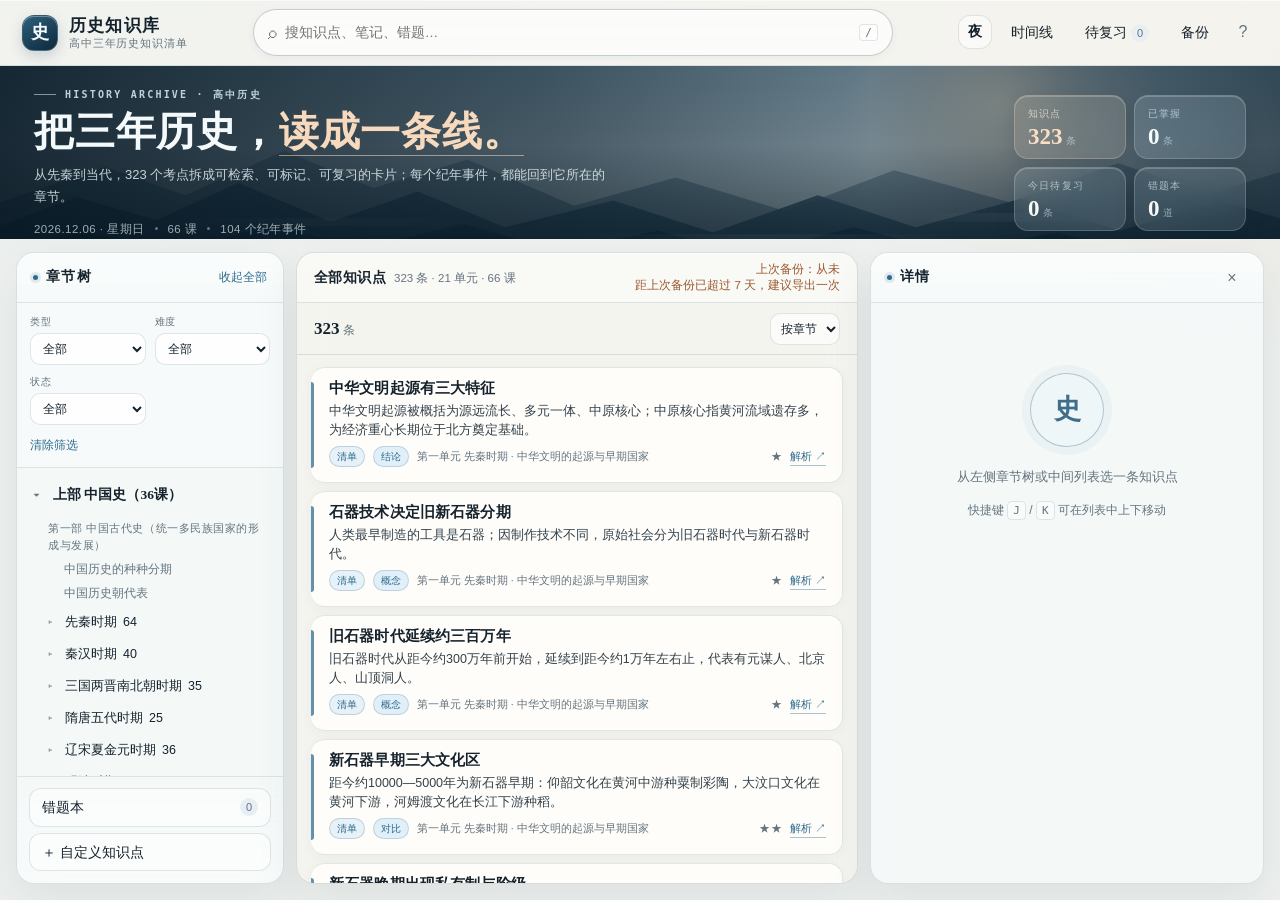
==== commit 4b4f4e68: "deploy: ceb50f2342e637d9c2cf21036ecd929721fdaab3" ====
--- a/index.html
+++ b/index.html
@@ -6,8 +6,8 @@
 <title>历史知识库 · 高中三年历史知识清单</title>
 <meta name="description" content="离线可用的高中历史知识点速查工具：章节树、全文检索、笔记、错题本、时间线与备份。">
 <script>(function(){try{var t=localStorage.getItem("hs.theme");if(!t){t=matchMedia("(prefers-color-scheme: dark)").matches?"dark":"light"}document.documentElement.dataset.theme=t}catch(e){}})();</script>
-<link rel="stylesheet" href="assets/css/app.css?v=20261124f">
-<link rel="stylesheet" href="assets/css/editorial.css?v=20261124a">
+<link rel="stylesheet" href="assets/css/app.css?v=20261124h">
+<link rel="stylesheet" href="assets/css/editorial.css?v=20261124d">
 <link rel="stylesheet" href="assets/css/hidden-fix.css?v=20261124a">
 <link rel="icon" href="data:image/svg+xml,%3Csvg xmlns='http://www.w3.org/2000/svg' viewBox='0 0 64 64'%3E%3Crect width='64' height='64' rx='14' fill='%2317394f'/%3E%3Ctext x='32' y='46' text-anchor='middle' font-family='serif' font-size='38' fill='%23f4fbfe'%3E%E5%8F%B2%3C/text%3E%3C/svg%3E">
 </head>
@@ -226,7 +226,7 @@
 <div id="modalRoot" class="modal-root" hidden></div>
 <pre id="selftest" hidden></pre>
 
-<script src="assets/js/chrome.js?v=20261124a" defer></script>
-<script type="module" src="assets/js/app.js?v=20261124f"></script>
+<script src="assets/js/chrome.js?v=20261124b" defer></script>
+<script type="module" src="assets/js/app.js?v=20261124h"></script>
 </body>
 </html>
--- a/assets/css/app.css
+++ b/assets/css/app.css
@@ -69,7 +69,7 @@
 #brandSub{font-size:11px;color:var(--muted)}
 
 .searchbox{
-  flex:1 1 auto;max-width:720px;margin:0 auto;
+  flex:1 1 auto;min-width:0;max-width:720px;margin:0 auto;
   display:flex;align-items:center;gap:8px;
   background:var(--bg);
   border:1px solid var(--line-strong);
@@ -270,7 +270,7 @@
 
 /* 卡片：固定高度，虚拟滚动 */
 .k-card{
-  position:absolute;left:0;right:0;height:96px;
+  position:absolute;left:0;right:0;height:116px;
   background:var(--card);border:1px solid var(--line);
   border-left:4px solid var(--book);
   border-radius:var(--radius);
@@ -288,9 +288,12 @@
 .k-card .ct{font-size:14.5px;font-weight:650;line-height:1.35;margin-bottom:3px;
   overflow:hidden;display:-webkit-box;-webkit-line-clamp:1;-webkit-box-orient:vertical}
 .k-card .cc{font-size:12.5px;color:#4b5563;line-height:1.5;
-  overflow:hidden;display:-webkit-box;-webkit-line-clamp:2;-webkit-box-orient:vertical}
+  overflow:hidden;display:-webkit-box;-webkit-line-clamp:2;-webkit-box-orient:vertical;overflow-wrap:anywhere}
 .k-card .cm{display:flex;align-items:center;gap:8px;margin-top:5px;font-size:11px;color:var(--muted)}
-.k-card .cm .src{overflow:hidden;text-overflow:ellipsis;white-space:nowrap;min-width:0}
+.k-card .cm .src{flex:1 1 auto;overflow:hidden;text-overflow:ellipsis;white-space:nowrap;min-width:0}
+.k-card .cm .diff{flex:0 0 auto;color:var(--muted);letter-spacing:.04em}
+.k-card .cd-link{flex:0 0 auto;font-size:10.5px;line-height:16px;color:var(--primary);text-decoration:none;border-bottom:1px solid color-mix(in srgb,var(--primary) 40%,transparent);padding-bottom:1px}
+.k-card .cd-link:hover{color:var(--book)}
 .badge{
   display:inline-flex;align-items:center;gap:3px;
   padding:1px 6px;border-radius:999px;font-size:10.5px;line-height:16px;
@@ -444,6 +447,14 @@
 
 @media (max-width:1240px){
   .layout{grid-template-columns:238px minmax(0,1fr) 340px}
+}
+@media (max-width:1180px){
+  .layout{grid-template-columns:212px minmax(0,1fr) 300px}
+  .home-strip{gap:6px}
+  .result-line{min-width:0}
+}
+@media (max-width:1080px){
+  .layout{grid-template-columns:200px minmax(0,1fr) 284px}
 }
 @media (max-width:980px){
   body{overflow:hidden}
--- a/assets/css/editorial.css
+++ b/assets/css/editorial.css
@@ -338,7 +338,7 @@
 
 /* 知识卡片：纸面卡片，不做嵌套玻璃 */
 .k-card{
-  height:94px;
+  height:116px;
   background:color-mix(in srgb,var(--card) 92%,transparent);
   border:1px solid var(--line);
   border-left:0;
@@ -366,7 +366,7 @@
   box-shadow:inset 0 0 0 1px color-mix(in srgb,var(--primary) 18%,transparent),0 9px 24px rgba(35,80,108,.1);
 }
 .k-card .ct{font-size:14.5px;font-weight:650;letter-spacing:.01em}
-.k-card .cc{font-size:12.5px;color:color-mix(in srgb,var(--text) 62%,var(--muted));line-height:1.55}
+.k-card .cc{font-size:12.5px;color:color-mix(in srgb,var(--text) 62%,var(--muted));line-height:1.55;overflow-wrap:anywhere}
 .k-card .cm{margin-top:6px;font-size:10.5px}
 .badge{
   border-radius:999px;padding:2px 7px;font-size:10px;line-height:15px;
@@ -384,7 +384,9 @@
 [data-theme="dark"] .empty-state{background:rgba(255,255,255,.03)}
 
 /* 详情：暖纸阅读面 */
-.detail-body{padding:20px 20px 44px}
+.detail-body{padding:20px 20px 44px;overflow-wrap:anywhere}
+.detail-open{display:inline-flex;width:100%;justify-content:center;margin:14px 0 2px;background:var(--primary-weak);border-color:color-mix(in srgb,var(--primary) 24%,transparent);color:var(--primary);font-weight:650;text-decoration:none}
+.detail-open:hover{background:color-mix(in srgb,var(--primary) 14%,var(--card));color:var(--primary)}
 .detail-title{
   font-family:var(--serif);font-size:22px;font-weight:700;line-height:1.45;
   letter-spacing:.01em;margin-bottom:10px;
@@ -458,6 +460,12 @@
   .hero-lede{max-width:480px}
   .hero-metrics{grid-template-columns:repeat(2,minmax(94px,1fr))}
   .metric-value strong{font-size:21px}
+}
+@media (max-width:1180px){
+  .layout{grid-template-columns:220px minmax(0,1fr) 300px}
+}
+@media (max-width:1080px){
+  .layout{grid-template-columns:204px minmax(0,1fr) 288px}
 }
 @media (max-width:980px){
   .hero{display:none}
